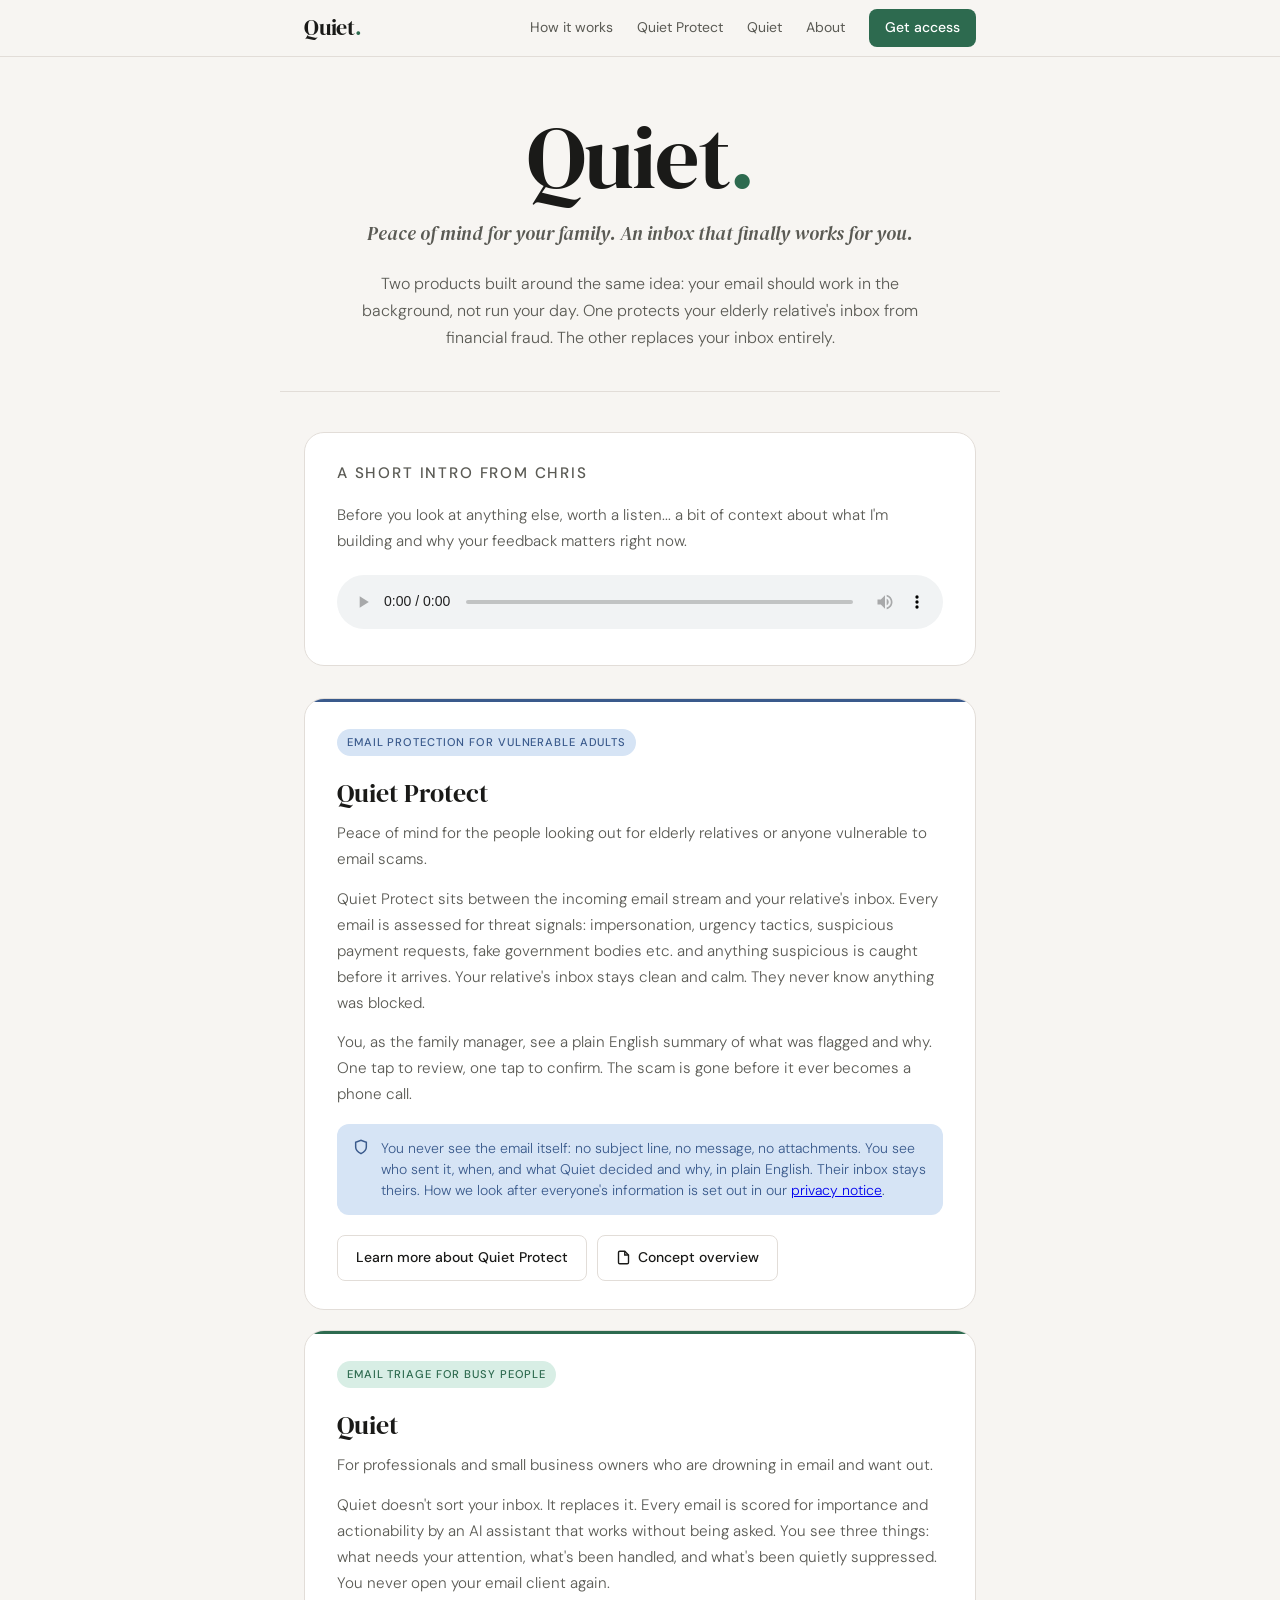
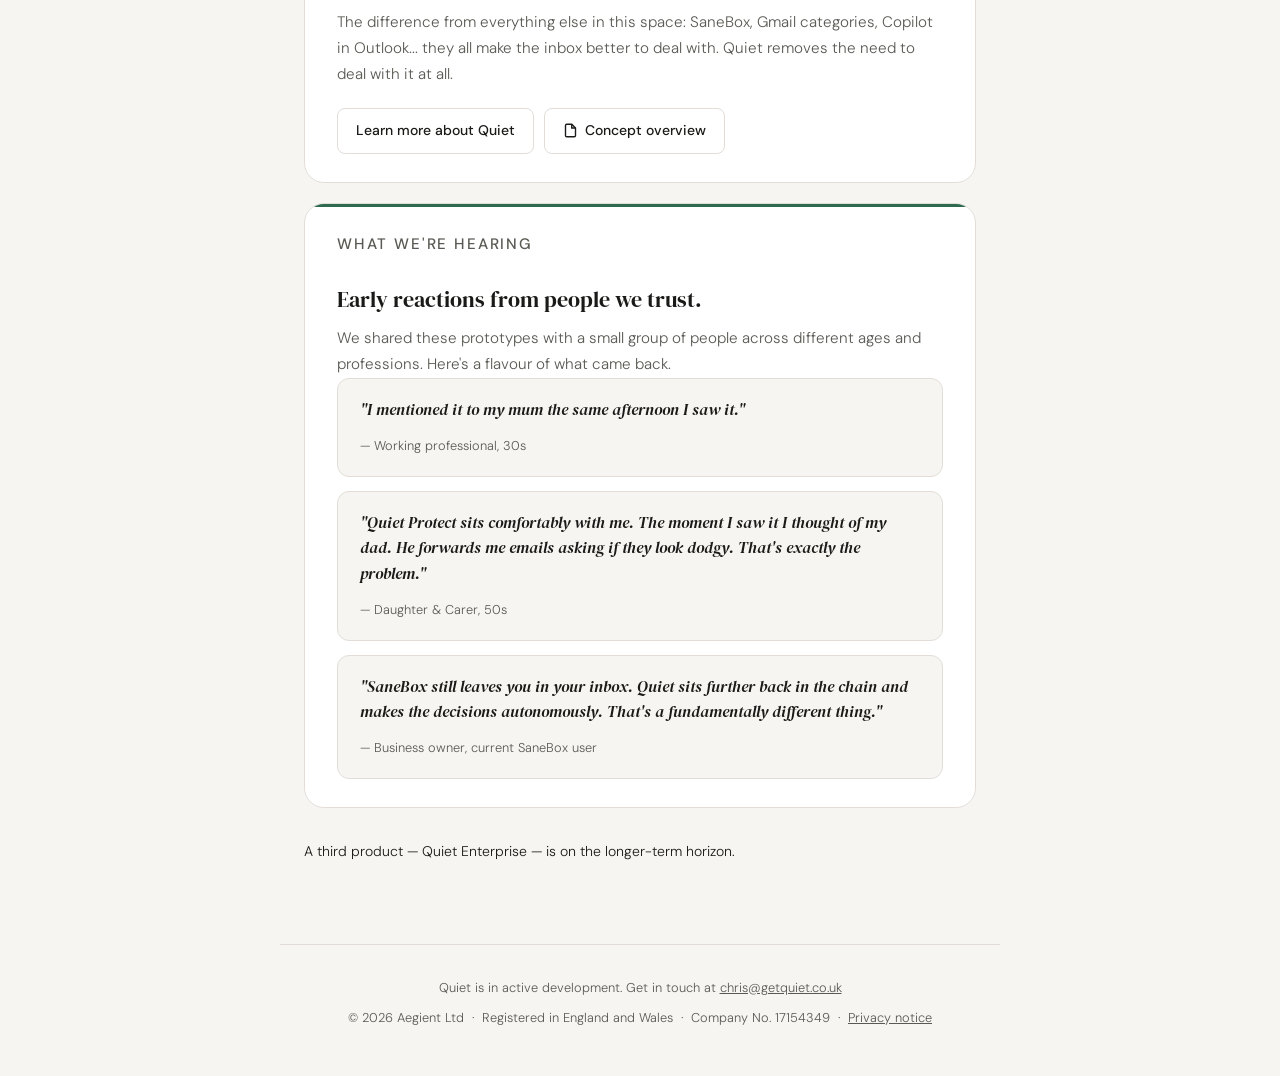
==== index.html @ 3d8d14e5 "Privacy page + notice v2.0 (TASK-106 Build step 7): privacy.html renders the notice v2.0 body (conve" ====
<!DOCTYPE html>
<html lang="en">
<head>
  <meta charset="UTF-8" />
  <meta name="viewport" content="width=device-width, initial-scale=1.0" />
  <title>Quiet &mdash; AI email protection and triage</title>
  <link rel="preconnect" href="https://fonts.googleapis.com" />
  <link rel="preconnect" href="https://fonts.gstatic.com" crossorigin />
  <link href="https://fonts.googleapis.com/css2?family=DM+Serif+Display:ital@0;1&family=DM+Sans:wght@300;400;500&display=swap" rel="stylesheet" />
  <link rel="stylesheet" href="/css/style.css" />
  <link rel="icon" type="image/svg+xml" href="/favicon.svg">
  <link rel="apple-touch-icon" href="/apple-touch-icon.png">
</head>
<body>

  <nav class="nav">
    <div class="nav-inner">
      <a href="/" class="nav-logo">Quiet<span>.</span></a>
      <button class="nav-hamburger" aria-label="Menu" aria-expanded="false">
        <span></span><span></span><span></span>
      </button>
      <div class="nav-links">
        <a href="/how-it-works.html">How it works</a>
        <a href="/quiet-protect.html">Quiet Protect</a>
        <a href="/quiet.html">Quiet</a>
        <a href="/about.html">About</a>
        <a href="https://tally.so/r/0QJkjy" class="nav-cta" target="_blank" rel="noopener">Get access</a>
      </div>
    </div>
  </nav>

  <header class="page-header fade-up">
    <div class="wordmark">Quiet<span>.</span></div>
    <p class="tagline">Peace of mind for your family. An inbox that finally works for you.</p>
    <p class="intro-text">
      Two products built around the same idea: your email should work in the
      background, not run your day. One protects your elderly relative's inbox from
      financial fraud. The other replaces your inbox entirely.
    </p>
  </header>

  <hr class="divider" />

  <main>

    <!-- VOICE NOTE -->
    <div class="voice-section fade-up d1">
      <p class="section-label">A short intro from Chris</p>
      <p>Before you look at anything else, worth a listen... a bit of context about what I'm building and why your feedback matters right now.</p>
      <audio controls>
        <source src="/assets/audio/intro.mp3" type="audio/mpeg">
        <source src="/assets/audio/intro.m4a" type="audio/mp4">
        Your browser does not support audio playback.
      </audio>
    </div>

    <!-- QUIET PROTECT - leads -->
    <div class="card protect fade-up d2">
      <span class="pill-tag">Email protection for vulnerable adults</span>
      <h2>Quiet Protect</h2>
      <p class="product-sub">Peace of mind for the people looking out for elderly relatives or anyone vulnerable to email scams.</p>

      <p>Quiet Protect sits between the incoming email stream and your relative's inbox. Every email is assessed for threat signals: impersonation, urgency tactics, suspicious payment requests, fake government bodies etc. and anything suspicious is caught before it arrives. Your relative's inbox stays clean and calm. They never know anything was blocked.</p>

      <p>You, as the family manager, see a plain English summary of what was flagged and why. One tap to review, one tap to confirm. The scam is gone before it ever becomes a phone call.</p>

      <div class="privacy-note">
        <svg width="16" height="16" viewBox="0 0 24 24" fill="none" stroke="currentColor" stroke-width="2.2"><path d="M12 22s8-4 8-10V5l-8-3-8 3v7c0 6 8 10 8 10z"/></svg>
        <span>You never see the email itself: no subject line, no message, no attachments. You see who sent it, when, and what Quiet decided and why, in plain English. Their inbox stays theirs. How we look after everyone's information is set out in our <a href="/privacy">privacy notice</a>.</span>
      </div>

      <div class="btn-group">
        <a class="btn btn-secondary" href="/quiet-protect.html">Learn more about Quiet Protect</a>
        <a class="btn btn-secondary" href="/assets/docs/quiet_protect_concept_overview.pdf" target="_blank" rel="noopener">
          <svg width="15" height="15" viewBox="0 0 24 24" fill="none" stroke="currentColor" stroke-width="2.2"><path d="M14 2H6a2 2 0 0 0-2 2v16a2 2 0 0 0 2 2h12a2 2 0 0 0 2-2V8z"/><polyline points="14 2 14 8 20 8"/></svg>
          Concept overview
        </a>
      </div>
    </div>

    <!-- QUIET CORE -->
    <div class="card fade-up d3">
      <span class="pill-tag">Email triage for busy people</span>
      <h2>Quiet</h2>
      <p class="product-sub">For professionals and small business owners who are drowning in email and want out.</p>

      <p>Quiet doesn't sort your inbox. It replaces it. Every email is scored for importance and actionability by an AI assistant that works without being asked. You see three things: what needs your attention, what's been handled, and what's been quietly suppressed. You never open your email client again.</p>

      <p>The difference from everything else in this space: SaneBox, Gmail categories, Copilot in Outlook... they all make the inbox better to deal with. Quiet removes the need to deal with it at all.</p>

      <div class="btn-group">
        <a class="btn btn-secondary" href="/quiet.html">Learn more about Quiet</a>
        <a class="btn btn-secondary" href="/assets/docs/quiet_concept_overview.pdf" target="_blank" rel="noopener">
          <svg width="15" height="15" viewBox="0 0 24 24" fill="none" stroke="currentColor" stroke-width="2.2"><path d="M14 2H6a2 2 0 0 0-2 2v16a2 2 0 0 0 2 2h12a2 2 0 0 0 2-2V8z"/><polyline points="14 2 14 8 20 8"/></svg>
          Concept overview
        </a>
      </div>
    </div>

    <!-- WHAT WE'RE HEARING -->
    <div class="hearing-section card fade-up d4">
      <p class="section-label">What we're hearing</p>
      <h3>Early reactions from people we trust.</h3>
      <p>We shared these prototypes with a small group of people across different ages and professions. Here's a flavour of what came back.</p>

      <div class="quotes">
        <div class="quote-card">
          <blockquote>"I mentioned it to my mum the same afternoon I saw it."</blockquote>
          <span class="quote-source">— Working professional, 30s</span>
        </div>
        <div class="quote-card">
          <blockquote>"Quiet Protect sits comfortably with me. The moment I saw it I thought of my dad. He forwards me emails asking if they look dodgy. That's exactly the problem."</blockquote>
          <span class="quote-source">— Daughter &amp; Carer, 50s</span>
        </div>
        <div class="quote-card">
          <blockquote>"SaneBox still leaves you in your inbox. Quiet sits further back in the chain and makes the decisions autonomously. That's a fundamentally different thing."</blockquote>
          <span class="quote-source">— Business owner, current SaneBox user</span>
        </div>
      </div>

    </div>

    <!-- ENTERPRISE FOOTNOTE -->
    <p class="fade-up d5" style="margin-top: 32px; font-size: 0.875rem; color: var(--text-muted);">
      A third product &mdash; Quiet Enterprise &mdash; is on the longer-term horizon.
    </p>

  </main>

  <footer>
    <p>Quiet is in active development. Get in touch at <a href="mailto:chris@getquiet.co.uk">chris@getquiet.co.uk</a></p>
    <p style="margin-top: 8px;">© 2026 Aegient Ltd &nbsp;·&nbsp; Registered in England and Wales &nbsp;·&nbsp; Company No. 17154349 &nbsp;·&nbsp; <a href="/privacy">Privacy notice</a></p>
  </footer>
  <script src="/js/site.js"></script>

</body>
</html>
---- css/style.css ----
/* ── RESET & VARIABLES ── */
*, *::before, *::after { box-sizing: border-box; margin: 0; padding: 0; }

:root {
  --bg:         #F7F5F2;
  --surface:    #FFFFFF;
  --ink:        #1A1A18;
  --ink-soft:   #5A5A54;
  --accent:     #2D6A4F;
  --accent-lt:  #D8EEE5;
  --protect:    #3A5A8C;
  --protect-lt: #D6E4F5;
  --rule:       #E2DDD8;
  --radius:     12px;
  --radius-lg:  20px;
}

html { scroll-behavior: smooth; }

body {
  background: var(--bg);
  color: var(--ink);
  font-family: 'DM Sans', sans-serif;
  font-weight: 300;
  line-height: 1.7;
  min-height: 100vh;
}

/* ── NAVIGATION ── */
.nav {
  position: sticky;
  top: 0;
  z-index: 100;
  background: rgba(247, 245, 242, 0.94);
  backdrop-filter: blur(12px);
  -webkit-backdrop-filter: blur(12px);
  border-bottom: 1px solid var(--rule);
}

.nav-inner {
  max-width: 720px;
  margin: 0 auto;
  padding: 0 24px;
  height: 56px;
  display: flex;
  align-items: center;
  justify-content: space-between;
}

.nav-logo {
  font-family: 'DM Serif Display', serif;
  font-size: 1.35rem;
  letter-spacing: -0.01em;
  color: var(--ink);
  text-decoration: none;
}
.nav-logo span { color: var(--accent); }

.nav-links {
  display: flex;
  align-items: center;
  gap: 24px;
}

.nav-links a {
  font-size: 0.875rem;
  font-weight: 400;
  color: var(--ink-soft);
  text-decoration: none;
  transition: color 0.15s;
}

.nav-links a:hover { color: var(--ink); }
.nav-links a.active { color: var(--ink); font-weight: 500; }

.nav-links a.nav-cta {
  background: var(--accent);
  color: #fff;
  padding: 7px 16px;
  border-radius: 8px;
  font-weight: 500;
  transition: background 0.15s;
}
.nav-links a.nav-cta:hover { background: #255c43; color: #fff; }

/* ── PAGE LAYOUT ── */
.page-header {
  max-width: 720px;
  margin: 0 auto;
  padding: 56px 24px 0;
  text-align: center;
}

main {
  max-width: 720px;
  margin: 0 auto;
  padding: 0 24px 80px;
}

hr.divider {
  max-width: 720px;
  margin: 40px auto;
  padding: 0 24px;
  border: none;
  border-top: 1px solid var(--rule);
}

/* ── TYPOGRAPHY ── */
.wordmark {
  font-family: 'DM Serif Display', serif;
  font-size: clamp(3rem, 10vw, 5.5rem);
  letter-spacing: -0.02em;
  line-height: 1;
  color: var(--ink);
}
.wordmark span { color: var(--accent); }

.tagline {
  margin-top: 16px;
  font-size: clamp(1rem, 2.5vw, 1.2rem);
  color: var(--ink-soft);
  font-weight: 300;
  font-style: italic;
  font-family: 'DM Serif Display', serif;
}

.intro-text {
  margin-top: 20px;
  font-size: 1rem;
  color: var(--ink-soft);
  max-width: 560px;
  margin-left: auto;
  margin-right: auto;
}

.page-title {
  font-family: 'DM Serif Display', serif;
  font-size: clamp(2rem, 6vw, 3rem);
  font-weight: 400;
  letter-spacing: -0.01em;
  margin-bottom: 12px;
}

.page-subtitle {
  font-size: 1rem;
  color: var(--ink-soft);
  max-width: 540px;
  margin: 0 auto;
}

.section-label {
  font-size: 0.7rem;
  font-weight: 500;
  letter-spacing: 0.12em;
  text-transform: uppercase;
  color: var(--ink-soft);
  margin-bottom: 12px;
}

/* ── CARDS (shared base) ── */
.card {
  background: var(--surface);
  border: 1px solid var(--rule);
  border-radius: var(--radius-lg);
  padding: 28px 32px;
  margin-bottom: 20px;
  position: relative;
  overflow: hidden;
}

.card::before {
  content: '';
  position: absolute;
  top: 0; left: 0; right: 0;
  height: 3px;
  background: var(--accent);
}

.card.protect::before { background: var(--protect); }

.card h2 {
  font-family: 'DM Serif Display', serif;
  font-size: 1.6rem;
  font-weight: 400;
  margin-bottom: 6px;
}

.card h3 {
  font-family: 'DM Serif Display', serif;
  font-size: 1.35rem;
  font-weight: 400;
  margin-bottom: 8px;
}

.card p {
  font-size: 0.95rem;
  color: var(--ink-soft);
  margin-bottom: 14px;
}
.card p:last-of-type { margin-bottom: 0; }

.product-sub {
  font-size: 0.85rem;
  color: var(--ink-soft);
  margin-bottom: 16px;
}

/* ── PILL TAGS ── */
.pill-tag {
  display: inline-block;
  font-size: 0.7rem;
  font-weight: 500;
  letter-spacing: 0.08em;
  text-transform: uppercase;
  padding: 4px 10px;
  border-radius: 20px;
  margin-bottom: 16px;
  background: var(--accent-lt);
  color: var(--accent);
}

.protect .pill-tag { background: var(--protect-lt); color: var(--protect); }

/* ── PRIVACY NOTE ── */
.privacy-note {
  display: flex;
  gap: 12px;
  align-items: flex-start;
  background: var(--protect-lt);
  border-radius: var(--radius);
  padding: 14px 16px;
  margin-top: 16px;
  font-size: 0.875rem;
  color: var(--protect);
  line-height: 1.5;
}
.privacy-note svg { flex-shrink: 0; margin-top: 1px; }

/* ── BUTTONS ── */
.btn-group {
  display: flex;
  flex-wrap: wrap;
  gap: 10px;
  margin-top: 20px;
}

.btn {
  display: inline-flex;
  align-items: center;
  gap: 7px;
  padding: 10px 18px;
  border-radius: 8px;
  font-family: 'DM Sans', sans-serif;
  font-size: 0.875rem;
  font-weight: 500;
  text-decoration: none;
  transition: all 0.15s ease;
  cursor: pointer;
  border: none;
}

.btn-primary { background: var(--accent); color: #fff; }
.btn-primary:hover { background: #255c43; }
.btn-primary.protect-btn { background: var(--protect); }
.btn-primary.protect-btn:hover { background: #2d4d7a; }
.btn-secondary { background: transparent; color: var(--ink); border: 1px solid var(--rule); }
.btn-secondary:hover { background: var(--bg); }

/* ── VOICE NOTE ── */
.voice-section {
  background: var(--surface);
  border: 1px solid var(--rule);
  border-radius: var(--radius-lg);
  padding: 28px 32px;
  margin-bottom: 32px;
}
.voice-section p { font-size: 0.95rem; color: var(--ink-soft); margin-bottom: 16px; }

audio {
  width: 100%;
  margin-top: 4px;
  border-radius: 8px;
  accent-color: var(--accent);
}

/* ── WHAT WE'RE HEARING ── */
.hearing-section {
  background: var(--surface);
  border: 1px solid var(--rule);
  border-radius: var(--radius-lg);
  padding: 28px 32px;
  margin-bottom: 32px;
}
.hearing-section > p {
  font-size: 0.95rem;
  color: var(--ink-soft);
  margin-bottom: 24px;
}
.quotes { display: grid; gap: 14px; }

.quote-card {
  background: var(--bg);
  border: 1px solid var(--rule);
  border-radius: var(--radius);
  padding: 18px 22px;
}
.quote-card blockquote {
  font-family: 'DM Serif Display', serif;
  font-style: italic;
  font-size: 1rem;
  color: var(--ink);
  line-height: 1.6;
  margin-bottom: 8px;
}
.quote-source {
  font-size: 0.8rem;
  color: var(--ink-soft);
  font-style: normal;
}

/* ── FEEDBACK FORM ── */
.feedback-section {
  background: var(--surface);
  border: 1px solid var(--rule);
  border-radius: var(--radius-lg);
  padding: 28px 32px;
  margin-bottom: 32px;
}
.feedback-section h3 {
  font-family: 'DM Serif Display', serif;
  font-size: 1.4rem;
  font-weight: 400;
  margin-bottom: 8px;
}
.feedback-section > p {
  font-size: 0.95rem;
  color: var(--ink-soft);
  margin-bottom: 20px;
}
.tally-embed { border: none; width: 100%; border-radius: var(--radius); }

/* ── HOW IT WORKS PAGE ── */
.how-section { margin-bottom: 48px; }

.how-section h2 {
  font-family: 'DM Serif Display', serif;
  font-size: 1.5rem;
  font-weight: 400;
  margin-bottom: 14px;
  color: var(--ink);
}

.how-section p {
  font-size: 0.95rem;
  color: var(--ink-soft);
  margin-bottom: 14px;
  line-height: 1.8;
}
.how-section p:last-child { margin-bottom: 0; }

.how-section .lead {
  font-size: 1.05rem;
  color: var(--ink);
  font-weight: 400;
  margin-bottom: 16px;
}

.dimension-table {
  width: 100%;
  border-collapse: collapse;
  margin: 20px 0;
  font-size: 0.9rem;
  background: var(--surface);
  border: 1px solid var(--rule);
  border-radius: var(--radius);
  overflow: hidden;
}
.dimension-table th {
  text-align: left;
  font-weight: 500;
  font-size: 0.72rem;
  letter-spacing: 0.08em;
  text-transform: uppercase;
  color: var(--ink-soft);
  padding: 10px 16px;
  background: var(--bg);
  border-bottom: 1px solid var(--rule);
}
.dimension-table td {
  padding: 13px 16px;
  border-bottom: 1px solid var(--rule);
  vertical-align: top;
}
.dimension-table tr:last-child td { border-bottom: none; }
.dim-name { font-weight: 500; color: var(--ink); white-space: nowrap; }
.dim-weight { font-size: 0.8rem; color: var(--accent); font-weight: 500; }
.dim-desc { color: var(--ink-soft); font-size: 0.875rem; }

.callout {
  border-left: 3px solid var(--accent);
  padding: 14px 18px;
  background: var(--accent-lt);
  border-radius: 0 var(--radius) var(--radius) 0;
  font-size: 0.925rem;
  color: var(--ink);
  margin: 20px 0;
  line-height: 1.7;
}
.callout.protect-callout {
  border-color: var(--protect);
  background: var(--protect-lt);
  color: var(--protect);
}

.limitation {
  border: 1px solid var(--rule);
  border-radius: var(--radius);
  padding: 16px 20px;
  margin-bottom: 14px;
  background: var(--surface);
}
.limitation strong {
  display: block;
  font-weight: 500;
  font-size: 0.9rem;
  color: var(--ink);
  margin-bottom: 4px;
}
.limitation p {
  font-size: 0.875rem;
  color: var(--ink-soft);
  margin: 0;
  line-height: 1.6;
}

/* ── PROTOTYPES PAGE ── */
.proto-group { margin-bottom: 40px; }
.proto-group-title {
  font-family: 'DM Serif Display', serif;
  font-size: 1.4rem;
  font-weight: 400;
  margin-bottom: 16px;
  padding-bottom: 12px;
  border-bottom: 1px solid var(--rule);
}
.proto-grid { display: grid; gap: 14px; }

.proto-card {
  background: var(--surface);
  border: 1px solid var(--rule);
  border-radius: var(--radius-lg);
  padding: 22px 26px;
  display: flex;
  align-items: center;
  justify-content: space-between;
  gap: 20px;
  text-decoration: none;
  transition: border-color 0.15s, box-shadow 0.15s;
}
.proto-card:hover {
  border-color: var(--accent);
  box-shadow: 0 2px 12px rgba(45, 106, 79, 0.08);
}
.proto-card.protect-proto:hover {
  border-color: var(--protect);
  box-shadow: 0 2px 12px rgba(58, 90, 140, 0.08);
}
.proto-card-content h3 {
  font-family: 'DM Sans', sans-serif;
  font-size: 0.95rem;
  font-weight: 500;
  color: var(--ink);
  margin-bottom: 4px;
}
.proto-card-content p {
  font-size: 0.85rem;
  color: var(--ink-soft);
  line-height: 1.5;
  margin: 0;
}
.proto-card svg { flex-shrink: 0; color: var(--ink-soft); }
.proto-card:hover svg { color: var(--accent); }
.proto-card.protect-proto:hover svg { color: var(--protect); }

.proto-doc-link {
  display: inline-flex;
  align-items: center;
  gap: 8px;
  font-size: 0.875rem;
  font-weight: 500;
  color: var(--accent);
  text-decoration: none;
  padding: 8px 0;
}
.proto-doc-link:hover { text-decoration: underline; }
.proto-doc-link.protect-link { color: var(--protect); }

/* ── ABOUT PAGE ── */
.about-section { margin-bottom: 48px; }
.about-section h2 {
  font-family: 'DM Serif Display', serif;
  font-size: 1.5rem;
  font-weight: 400;
  margin-bottom: 16px;
}
.about-section p {
  font-size: 0.95rem;
  color: var(--ink-soft);
  margin-bottom: 14px;
  line-height: 1.8;
}
.about-section p:last-child { margin-bottom: 0; }

.origin-quote {
  border-left: 3px solid var(--protect);
  padding-left: 20px;
  margin: 28px 0;
  font-family: 'DM Serif Display', serif;
  font-size: 1.15rem;
  font-style: italic;
  color: var(--ink);
  line-height: 1.65;
}

.status-card {
  background: var(--surface);
  border: 1px solid var(--rule);
  border-radius: var(--radius-lg);
  padding: 28px 32px;
  margin-bottom: 20px;
}
.status-card h3 {
  font-family: 'DM Serif Display', serif;
  font-size: 1.2rem;
  font-weight: 400;
  margin-bottom: 14px;
}
.status-row {
  display: flex;
  align-items: baseline;
  gap: 12px;
  padding: 8px 0;
  border-bottom: 1px solid var(--rule);
  font-size: 0.9rem;
}
.status-row:last-child { border-bottom: none; }
.status-label { font-weight: 500; color: var(--ink); min-width: 140px; }
.status-value { color: var(--ink-soft); }
.status-dot {
  display: inline-block;
  width: 7px;
  height: 7px;
  border-radius: 50%;
  background: var(--accent);
  margin-right: 6px;
  flex-shrink: 0;
  position: relative;
  top: -1px;
}
.status-dot.amber { background: #C9813A; }
.status-dot.grey { background: var(--rule); }

.contact-card {
  background: var(--surface);
  border: 1px solid var(--rule);
  border-radius: var(--radius-lg);
  padding: 32px;
  text-align: center;
}
.contact-card h3 {
  font-family: 'DM Serif Display', serif;
  font-size: 1.4rem;
  font-weight: 400;
  margin-bottom: 10px;
}
.contact-card p {
  font-size: 0.95rem;
  color: var(--ink-soft);
  margin-bottom: 20px;
  max-width: 440px;
  margin-left: auto;
  margin-right: auto;
}
.contact-card a.contact-link {
  display: inline-flex;
  align-items: center;
  gap: 8px;
  font-size: 0.95rem;
  font-weight: 500;
  color: var(--accent);
  text-decoration: none;
}
.contact-card a.contact-link:hover { text-decoration: underline; }

/* ── FOOTER ── */
footer {
  text-align: center;
  padding: 32px 24px 48px;
  font-size: 0.8rem;
  color: var(--ink-soft);
  border-top: 1px solid var(--rule);
  max-width: 720px;
  margin: 0 auto;
}
footer a { color: var(--ink-soft); }

/* ── ANIMATIONS ── */
@keyframes fadeUp {
  from { opacity: 0; transform: translateY(16px); }
  to   { opacity: 1; transform: translateY(0); }
}

.fade-up { animation: fadeUp 0.5s ease both; }
.d1 { animation-delay: 0.05s; }
.d2 { animation-delay: 0.12s; }
.d3 { animation-delay: 0.19s; }
.d4 { animation-delay: 0.26s; }
.d5 { animation-delay: 0.33s; }
.d6 { animation-delay: 0.40s; }

/* ── DARK MODE ── */
@media (prefers-color-scheme: dark) {
  :root {
    --bg:         #1C1C1A;
    --surface:    #252522;
    --ink:        #EDEAE4;
    --ink-soft:   #9A968E;
    --rule:       #333330;
    --accent-lt:  #1A3D2E;
    --protect-lt: #1A2840;
  }
  .nav {
    background: rgba(28, 28, 26, 0.94);
  }
  .nav-links {
    background: rgba(28, 28, 26, 0.98);
  }
  .quote-card {
    background: var(--bg);
  }
  .card[style*="background: var(--bg)"] {
    background: var(--surface) !important;
  }
}

/* ── HAMBURGER BUTTON ── */
.nav-hamburger {
  display: none;
  flex-direction: column;
  justify-content: center;
  gap: 5px;
  background: none;
  border: none;
  cursor: pointer;
  padding: 4px;
  width: 36px;
  height: 36px;
}
.nav-hamburger span {
  display: block;
  width: 22px;
  height: 2px;
  background: var(--ink);
  border-radius: 2px;
  transition: all 0.2s ease;
}

/* Animate to X when open */
.nav-open .nav-hamburger span:nth-child(1) {
  transform: translateY(7px) rotate(45deg);
}
.nav-open .nav-hamburger span:nth-child(2) {
  opacity: 0;
}
.nav-open .nav-hamburger span:nth-child(3) {
  transform: translateY(-7px) rotate(-45deg);
}

/* ── MOBILE ── */
@media (max-width: 600px) {

  /* Show hamburger, hide inline links */
  .nav-hamburger { display: flex; }
  .nav-links {
    display: none;
    position: absolute;
    top: 56px;
    left: 0;
    right: 0;
    background: rgba(247, 245, 242, 0.98);
    backdrop-filter: blur(12px);
    -webkit-backdrop-filter: blur(12px);
    border-bottom: 1px solid var(--rule);
    flex-direction: column;
    padding: 16px 24px 20px;
    gap: 0;
    z-index: 99;
  }
  .nav-open .nav-links { display: flex; }
  .nav-links a {
    font-size: 1rem;
    padding: 12px 0;
    border-bottom: 1px solid var(--rule);
    color: var(--ink);
  }
  .nav-links a:last-child { border-bottom: none; }
  .nav-links a.nav-cta {
    background: none;
    color: var(--accent);
    padding: 12px 0;
    border-radius: 0;
    font-weight: 500;
  }

  /* Content */
  .card, .voice-section, .feedback-section,
  .hearing-section, .status-card, .contact-card { padding: 20px 18px; }
  .btn { font-size: 0.82rem; padding: 9px 14px; }
  .how-section h2, .about-section h2 { font-size: 1.3rem; }
  .proto-card { flex-direction: column; align-items: flex-start; }
  .status-label { min-width: 110px; }

  /* Form taller on mobile — fields stack more on small screens */
  .tally-embed { height: 3000px !important; }
}

/* ── PRIVACY NOTICE PAGE (.card.legal) ──
   Long-form legal document rendering for privacy.html (TASK-106). The body
   is converted from the quiet repo's docs/quiet_privacy_notice.md; these
   rules only shape what the card styles above do not cover: numbered
   section headings in sequence, nested lists, and the section 5 purposes
   table. */
.legal h2 {
  margin-top: 28px;
  font-size: 1.35rem;
}
.legal h2:first-of-type { margin-top: 0; }
.legal h3 {
  margin-top: 18px;
  font-size: 1.05rem;
  font-family: 'DM Sans', sans-serif;
  font-weight: 500;
}
.legal ul {
  margin: 0 0 14px 1.2rem;
}
.legal ul li {
  font-size: 0.95rem;
  color: var(--ink-soft);
  margin-bottom: 6px;
}
.legal ul li p { margin-bottom: 4px; }
.legal table {
  width: 100%;
  border-collapse: collapse;
  margin: 10px 0 18px;
  font-size: 0.85rem;
  color: var(--ink-soft);
}
.legal table td {
  border: 1px solid var(--rule);
  padding: 8px 10px;
  vertical-align: top;
}
.legal table tr:first-child td {
  font-weight: 500;
  color: var(--ink);
  background: var(--bg);
}
/* Phone width: the three-column table scrolls inside the card rather than
   breaking the page. */
.legal .table-scroll { overflow-x: auto; }
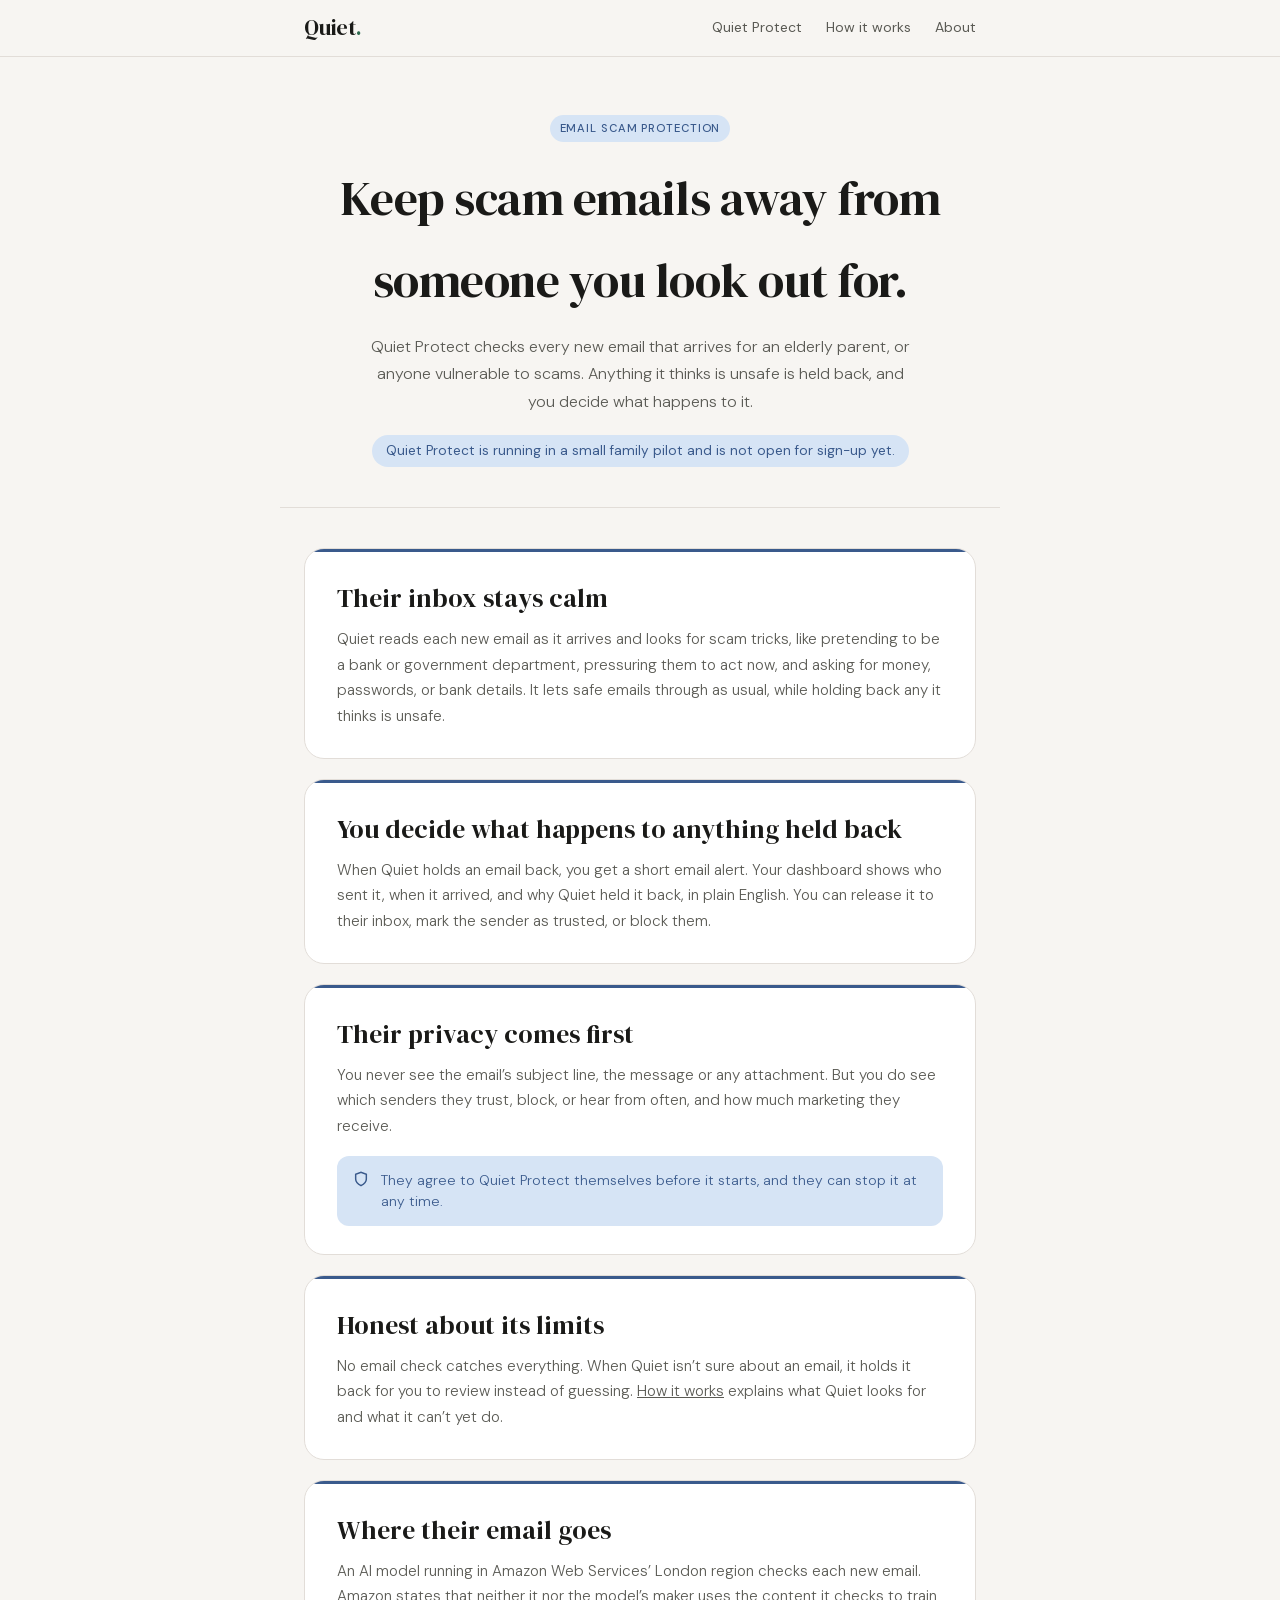
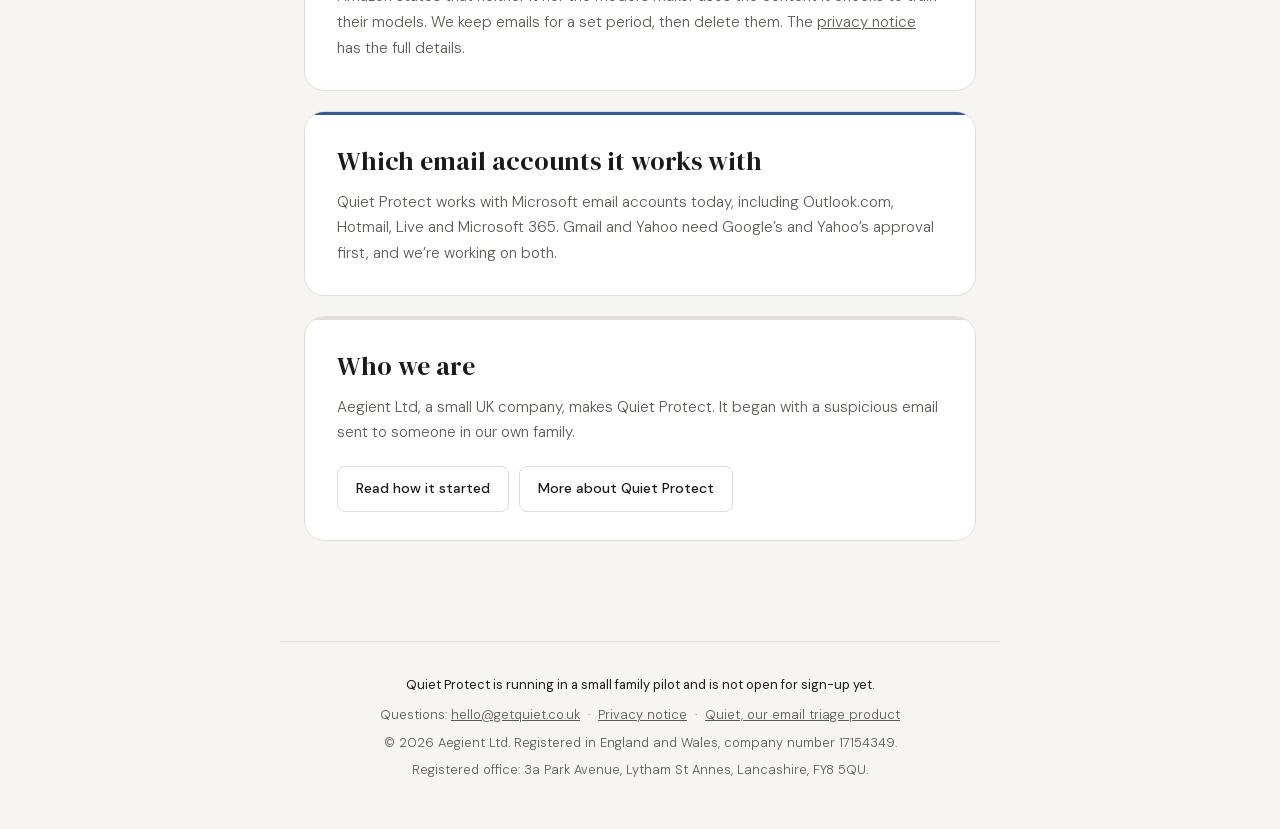
==== commit 7797a1d5: "feat: pages made true (TASK-107 Build; spec docs/planning/getquiet-page-plan-and-copy-2026-10-22.md " ====
--- a/index.html
+++ b/index.html
@@ -3,13 +3,23 @@
 <head>
   <meta charset="UTF-8" />
   <meta name="viewport" content="width=device-width, initial-scale=1.0" />
-  <title>Quiet &mdash; AI email protection and triage</title>
-  <link rel="preconnect" href="https://fonts.googleapis.com" />
-  <link rel="preconnect" href="https://fonts.gstatic.com" crossorigin />
-  <link href="https://fonts.googleapis.com/css2?family=DM+Serif+Display:ital@0;1&family=DM+Sans:wght@300;400;500&display=swap" rel="stylesheet" />
+  <title>Quiet Protect | Scam protection for the email of someone you look out for</title>
   <link rel="stylesheet" href="/css/style.css" />
   <link rel="icon" type="image/svg+xml" href="/favicon.svg">
   <link rel="apple-touch-icon" href="/apple-touch-icon.png">
+  <meta name="description" content="Quiet Protect checks every new email that arrives for an elderly parent, or anyone vulnerable to scams. Anything it thinks is unsafe is held back, and you decide what happens to it." />
+  <link rel="canonical" href="https://getquiet.co.uk/" />
+  <meta property="og:type" content="website" />
+  <meta property="og:site_name" content="Quiet" />
+  <meta property="og:locale" content="en_GB" />
+  <meta property="og:url" content="https://getquiet.co.uk/" />
+  <meta property="og:title" content="Quiet Protect | Scam protection for the email of someone you look out for" />
+  <meta property="og:description" content="Quiet Protect checks every new email that arrives for an elderly parent, or anyone vulnerable to scams. Anything it thinks is unsafe is held back, and you decide what happens to it." />
+  <meta property="og:image" content="https://getquiet.co.uk/assets/social/quietprotect-share-1200x630.png" />
+  <meta property="og:image:width" content="1200" />
+  <meta property="og:image:height" content="630" />
+  <meta property="og:image:alt" content="Quiet Protect. Email protection for older and vulnerable people, with family in the loop. getquiet.co.uk" />
+  <meta name="twitter:card" content="summary_large_image" />
 </head>
 <body>
 
@@ -20,116 +30,74 @@
         <span></span><span></span><span></span>
       </button>
       <div class="nav-links">
+        <a href="/quiet-protect.html">Quiet Protect</a>
         <a href="/how-it-works.html">How it works</a>
-        <a href="/quiet-protect.html">Quiet Protect</a>
-        <a href="/quiet.html">Quiet</a>
         <a href="/about.html">About</a>
-        <a href="https://tally.so/r/0QJkjy" class="nav-cta" target="_blank" rel="noopener">Get access</a>
       </div>
     </div>
   </nav>
 
   <header class="page-header fade-up">
-    <div class="wordmark">Quiet<span>.</span></div>
-    <p class="tagline">Peace of mind for your family. An inbox that finally works for you.</p>
-    <p class="intro-text">
-      Two products built around the same idea: your email should work in the
-      background, not run your day. One protects your elderly relative's inbox from
-      financial fraud. The other replaces your inbox entirely.
-    </p>
+    <span class="pill-tag protect-tag">Email scam protection</span>
+    <h1 class="page-title">Keep scam emails away from someone you look out for.</h1>
+    <p class="page-subtitle">Quiet Protect checks every new email that arrives for an elderly parent, or anyone vulnerable to scams. Anything it thinks is unsafe is held back, and you decide what happens to it.</p>
+    <p class="status-line">Quiet Protect is running in a small family pilot and is not open for sign-up yet.</p>
   </header>
 
   <hr class="divider" />
 
   <main>
 
-    <!-- VOICE NOTE -->
-    <div class="voice-section fade-up d1">
-      <p class="section-label">A short intro from Chris</p>
-      <p>Before you look at anything else, worth a listen... a bit of context about what I'm building and why your feedback matters right now.</p>
-      <audio controls>
-        <source src="/assets/audio/intro.mp3" type="audio/mpeg">
-        <source src="/assets/audio/intro.m4a" type="audio/mp4">
-        Your browser does not support audio playback.
-      </audio>
+    <div class="card protect fade-up d1">
+      <h2>Their inbox stays calm</h2>
+      <p>Quiet reads each new email as it arrives and looks for scam tricks, like pretending to be a bank or government department, pressuring them to act now, and asking for money, passwords, or bank details. It lets safe emails through as usual, while holding back any it thinks is unsafe.</p>
     </div>
 
-    <!-- QUIET PROTECT - leads -->
     <div class="card protect fade-up d2">
-      <span class="pill-tag">Email protection for vulnerable adults</span>
-      <h2>Quiet Protect</h2>
-      <p class="product-sub">Peace of mind for the people looking out for elderly relatives or anyone vulnerable to email scams.</p>
+      <h2>You decide what happens to anything held back</h2>
+      <p>When Quiet holds an email back, you get a short email alert. Your dashboard shows who sent it, when it arrived, and why Quiet held it back, in plain English. You can release it to their inbox, mark the sender as trusted, or block them.</p>
+    </div>
 
-      <p>Quiet Protect sits between the incoming email stream and your relative's inbox. Every email is assessed for threat signals: impersonation, urgency tactics, suspicious payment requests, fake government bodies etc. and anything suspicious is caught before it arrives. Your relative's inbox stays clean and calm. They never know anything was blocked.</p>
-
-      <p>You, as the family manager, see a plain English summary of what was flagged and why. One tap to review, one tap to confirm. The scam is gone before it ever becomes a phone call.</p>
-
+    <div class="card protect fade-up d3">
+      <h2>Their privacy comes first</h2>
+      <p>You never see the email’s subject line, the message or any attachment. But you do see which senders they trust, block, or hear from often, and how much marketing they receive.</p>
       <div class="privacy-note">
         <svg width="16" height="16" viewBox="0 0 24 24" fill="none" stroke="currentColor" stroke-width="2.2"><path d="M12 22s8-4 8-10V5l-8-3-8 3v7c0 6 8 10 8 10z"/></svg>
-        <span>You never see the email itself: no subject line, no message, no attachments. You see who sent it, when, and what Quiet decided and why, in plain English. Their inbox stays theirs. How we look after everyone's information is set out in our <a href="/privacy">privacy notice</a>.</span>
-      </div>
-
-      <div class="btn-group">
-        <a class="btn btn-secondary" href="/quiet-protect.html">Learn more about Quiet Protect</a>
-        <a class="btn btn-secondary" href="/assets/docs/quiet_protect_concept_overview.pdf" target="_blank" rel="noopener">
-          <svg width="15" height="15" viewBox="0 0 24 24" fill="none" stroke="currentColor" stroke-width="2.2"><path d="M14 2H6a2 2 0 0 0-2 2v16a2 2 0 0 0 2 2h12a2 2 0 0 0 2-2V8z"/><polyline points="14 2 14 8 20 8"/></svg>
-          Concept overview
-        </a>
+        <span>They agree to Quiet Protect themselves before it starts, and they can stop it at any time.</span>
       </div>
     </div>
 
-    <!-- QUIET CORE -->
-    <div class="card fade-up d3">
-      <span class="pill-tag">Email triage for busy people</span>
-      <h2>Quiet</h2>
-      <p class="product-sub">For professionals and small business owners who are drowning in email and want out.</p>
+    <div class="card protect fade-up d4">
+      <h2>Honest about its limits</h2>
+      <p>No email check catches everything. When Quiet isn’t sure about an email, it holds it back for you to review instead of guessing. <a href="/how-it-works.html">How it works</a> explains what Quiet looks for and what it can’t yet do.</p>
+    </div>
 
-      <p>Quiet doesn't sort your inbox. It replaces it. Every email is scored for importance and actionability by an AI assistant that works without being asked. You see three things: what needs your attention, what's been handled, and what's been quietly suppressed. You never open your email client again.</p>
+    <div class="card protect fade-up d4">
+      <h2>Where their email goes</h2>
+      <p>An AI model running in Amazon Web Services’ London region checks each new email. Amazon states that neither it nor the model’s maker uses the content it checks to train their models. We keep emails for a set period, then delete them. The <a href="/privacy">privacy notice</a> has the full details.</p>
+    </div>
 
-      <p>The difference from everything else in this space: SaneBox, Gmail categories, Copilot in Outlook... they all make the inbox better to deal with. Quiet removes the need to deal with it at all.</p>
+    <div class="card protect fade-up d5">
+      <h2>Which email accounts it works with</h2>
+      <p>Quiet Protect works with Microsoft email accounts today, including Outlook.com, Hotmail, Live and Microsoft 365. Gmail and Yahoo need Google’s and Yahoo’s approval first, and we’re working on both.</p>
+    </div>
 
+    <div class="card plain fade-up d5">
+      <h2>Who we are</h2>
+      <p>Aegient Ltd, a small UK company, makes Quiet Protect. It began with a suspicious email sent to someone in our own family.</p>
       <div class="btn-group">
-        <a class="btn btn-secondary" href="/quiet.html">Learn more about Quiet</a>
-        <a class="btn btn-secondary" href="/assets/docs/quiet_concept_overview.pdf" target="_blank" rel="noopener">
-          <svg width="15" height="15" viewBox="0 0 24 24" fill="none" stroke="currentColor" stroke-width="2.2"><path d="M14 2H6a2 2 0 0 0-2 2v16a2 2 0 0 0 2 2h12a2 2 0 0 0 2-2V8z"/><polyline points="14 2 14 8 20 8"/></svg>
-          Concept overview
-        </a>
+        <a class="btn btn-secondary" href="/about.html">Read how it started</a>
+        <a class="btn btn-secondary" href="/quiet-protect.html">More about Quiet Protect</a>
       </div>
     </div>
-
-    <!-- WHAT WE'RE HEARING -->
-    <div class="hearing-section card fade-up d4">
-      <p class="section-label">What we're hearing</p>
-      <h3>Early reactions from people we trust.</h3>
-      <p>We shared these prototypes with a small group of people across different ages and professions. Here's a flavour of what came back.</p>
-
-      <div class="quotes">
-        <div class="quote-card">
-          <blockquote>"I mentioned it to my mum the same afternoon I saw it."</blockquote>
-          <span class="quote-source">— Working professional, 30s</span>
-        </div>
-        <div class="quote-card">
-          <blockquote>"Quiet Protect sits comfortably with me. The moment I saw it I thought of my dad. He forwards me emails asking if they look dodgy. That's exactly the problem."</blockquote>
-          <span class="quote-source">— Daughter &amp; Carer, 50s</span>
-        </div>
-        <div class="quote-card">
-          <blockquote>"SaneBox still leaves you in your inbox. Quiet sits further back in the chain and makes the decisions autonomously. That's a fundamentally different thing."</blockquote>
-          <span class="quote-source">— Business owner, current SaneBox user</span>
-        </div>
-      </div>
-
-    </div>
-
-    <!-- ENTERPRISE FOOTNOTE -->
-    <p class="fade-up d5" style="margin-top: 32px; font-size: 0.875rem; color: var(--text-muted);">
-      A third product &mdash; Quiet Enterprise &mdash; is on the longer-term horizon.
-    </p>
 
   </main>
 
   <footer>
-    <p>Quiet is in active development. Get in touch at <a href="mailto:chris@getquiet.co.uk">chris@getquiet.co.uk</a></p>
-    <p style="margin-top: 8px;">© 2026 Aegient Ltd &nbsp;·&nbsp; Registered in England and Wales &nbsp;·&nbsp; Company No. 17154349 &nbsp;·&nbsp; <a href="/privacy">Privacy notice</a></p>
+    <p class="footer-status">Quiet Protect is running in a small family pilot and is not open for sign-up yet.</p>
+    <p>Questions: <a href="mailto:hello@getquiet.co.uk">hello@getquiet.co.uk</a> &nbsp;·&nbsp; <a href="/privacy">Privacy notice</a> &nbsp;·&nbsp; <a href="/quiet.html">Quiet, our email triage product</a></p>
+    <p>© 2026 Aegient Ltd. Registered in England and Wales, company number 17154349.</p>
+    <p>Registered office: 3a Park Avenue, Lytham St Annes, Lancashire, FY8 5QU.</p>
   </footer>
   <script src="/js/site.js"></script>
 
--- a/css/style.css
+++ b/css/style.css
@@ -1,3 +1,96 @@
+/* ── SELF-HOSTED FONTS (TASK-107) ──
+   DM Sans and DM Serif Display served from this site, so no visitor request
+   reaches Google (notice §7 / record of processing B5 name no such recipient).
+   Files and each family's SIL Open Font License sit in /assets/fonts/.
+   The declarations mirror the Google Fonts CSS the site previously loaded:
+   the DM Sans file is a variable font shared by the three weights. */
+/* DM Sans latin-ext */
+@font-face {
+  font-family: 'DM Sans';
+  font-style: normal;
+  font-weight: 300;
+  font-display: swap;
+  src: url(/assets/fonts/dm-sans-v17-latin-ext.woff2) format('woff2');
+  unicode-range: U+0100-02BA, U+02BD-02C5, U+02C7-02CC, U+02CE-02D7, U+02DD-02FF, U+0304, U+0308, U+0329, U+1D00-1DBF, U+1E00-1E9F, U+1EF2-1EFF, U+2020, U+20A0-20AB, U+20AD-20C4, U+2113, U+2C60-2C7F, U+A720-A7FF;
+}
+/* DM Sans latin */
+@font-face {
+  font-family: 'DM Sans';
+  font-style: normal;
+  font-weight: 300;
+  font-display: swap;
+  src: url(/assets/fonts/dm-sans-v17-latin.woff2) format('woff2');
+  unicode-range: U+0000-00FF, U+0131, U+0152-0153, U+02BB-02BC, U+02C6, U+02DA, U+02DC, U+0304, U+0308, U+0329, U+2000-206F, U+20AC, U+2122, U+2191, U+2193, U+2212, U+2215, U+FEFF, U+FFFD;
+}
+@font-face {
+  font-family: 'DM Sans';
+  font-style: normal;
+  font-weight: 400;
+  font-display: swap;
+  src: url(/assets/fonts/dm-sans-v17-latin-ext.woff2) format('woff2');
+  unicode-range: U+0100-02BA, U+02BD-02C5, U+02C7-02CC, U+02CE-02D7, U+02DD-02FF, U+0304, U+0308, U+0329, U+1D00-1DBF, U+1E00-1E9F, U+1EF2-1EFF, U+2020, U+20A0-20AB, U+20AD-20C4, U+2113, U+2C60-2C7F, U+A720-A7FF;
+}
+@font-face {
+  font-family: 'DM Sans';
+  font-style: normal;
+  font-weight: 400;
+  font-display: swap;
+  src: url(/assets/fonts/dm-sans-v17-latin.woff2) format('woff2');
+  unicode-range: U+0000-00FF, U+0131, U+0152-0153, U+02BB-02BC, U+02C6, U+02DA, U+02DC, U+0304, U+0308, U+0329, U+2000-206F, U+20AC, U+2122, U+2191, U+2193, U+2212, U+2215, U+FEFF, U+FFFD;
+}
+@font-face {
+  font-family: 'DM Sans';
+  font-style: normal;
+  font-weight: 500;
+  font-display: swap;
+  src: url(/assets/fonts/dm-sans-v17-latin-ext.woff2) format('woff2');
+  unicode-range: U+0100-02BA, U+02BD-02C5, U+02C7-02CC, U+02CE-02D7, U+02DD-02FF, U+0304, U+0308, U+0329, U+1D00-1DBF, U+1E00-1E9F, U+1EF2-1EFF, U+2020, U+20A0-20AB, U+20AD-20C4, U+2113, U+2C60-2C7F, U+A720-A7FF;
+}
+@font-face {
+  font-family: 'DM Sans';
+  font-style: normal;
+  font-weight: 500;
+  font-display: swap;
+  src: url(/assets/fonts/dm-sans-v17-latin.woff2) format('woff2');
+  unicode-range: U+0000-00FF, U+0131, U+0152-0153, U+02BB-02BC, U+02C6, U+02DA, U+02DC, U+0304, U+0308, U+0329, U+2000-206F, U+20AC, U+2122, U+2191, U+2193, U+2212, U+2215, U+FEFF, U+FFFD;
+}
+/* DM Serif Display italic latin-ext */
+@font-face {
+  font-family: 'DM Serif Display';
+  font-style: italic;
+  font-weight: 400;
+  font-display: swap;
+  src: url(/assets/fonts/dm-serif-display-v17-italic-latin-ext.woff2) format('woff2');
+  unicode-range: U+0100-02BA, U+02BD-02C5, U+02C7-02CC, U+02CE-02D7, U+02DD-02FF, U+0304, U+0308, U+0329, U+1D00-1DBF, U+1E00-1E9F, U+1EF2-1EFF, U+2020, U+20A0-20AB, U+20AD-20C4, U+2113, U+2C60-2C7F, U+A720-A7FF;
+}
+/* DM Serif Display italic latin */
+@font-face {
+  font-family: 'DM Serif Display';
+  font-style: italic;
+  font-weight: 400;
+  font-display: swap;
+  src: url(/assets/fonts/dm-serif-display-v17-italic-latin.woff2) format('woff2');
+  unicode-range: U+0000-00FF, U+0131, U+0152-0153, U+02BB-02BC, U+02C6, U+02DA, U+02DC, U+0304, U+0308, U+0329, U+2000-206F, U+20AC, U+2122, U+2191, U+2193, U+2212, U+2215, U+FEFF, U+FFFD;
+}
+/* DM Serif Display latin-ext */
+@font-face {
+  font-family: 'DM Serif Display';
+  font-style: normal;
+  font-weight: 400;
+  font-display: swap;
+  src: url(/assets/fonts/dm-serif-display-v17-latin-ext.woff2) format('woff2');
+  unicode-range: U+0100-02BA, U+02BD-02C5, U+02C7-02CC, U+02CE-02D7, U+02DD-02FF, U+0304, U+0308, U+0329, U+1D00-1DBF, U+1E00-1E9F, U+1EF2-1EFF, U+2020, U+20A0-20AB, U+20AD-20C4, U+2113, U+2C60-2C7F, U+A720-A7FF;
+}
+/* DM Serif Display latin */
+@font-face {
+  font-family: 'DM Serif Display';
+  font-style: normal;
+  font-weight: 400;
+  font-display: swap;
+  src: url(/assets/fonts/dm-serif-display-v17-latin.woff2) format('woff2');
+  unicode-range: U+0000-00FF, U+0131, U+0152-0153, U+02BB-02BC, U+02C6, U+02DA, U+02DC, U+0304, U+0308, U+0329, U+2000-206F, U+20AC, U+2122, U+2191, U+2193, U+2212, U+2215, U+FEFF, U+FFFD;
+}
+
 /* ── RESET & VARIABLES ── */
 *, *::before, *::after { box-sizing: border-box; margin: 0; padding: 0; }
 
@@ -557,8 +650,8 @@
   position: relative;
   top: -1px;
 }
-.status-dot.amber { background: #C9813A; }
-.status-dot.grey { background: var(--rule); }
+.status-dot.amber { background: #A8661E; }   /* 4.6:1 on the light surface (TASK-107) */
+.status-dot.grey { background: var(--ink-soft); }
 
 .contact-card {
   background: var(--surface);
@@ -770,3 +863,126 @@
 /* Phone width: the three-column table scrolls inside the card rather than
    breaking the page. */
 .legal .table-scroll { overflow-x: auto; }
+
+/* ── TASK-107 COMPONENTS ──
+   Added at the 2026-10 page rebuild (the TASK-107 spec §7). Every new colour
+   verified at 4.5:1 contrast in light and dark; where a value differs by
+   mode it is overridden in the dark block at the end. */
+
+/* Protect-blue page-header pill (outside a .card.protect, where the existing
+   .protect .pill-tag rule cannot reach) */
+.pill-tag.protect-tag {
+  background: var(--protect-lt);
+  color: var(--protect);
+}
+
+/* Status pill under a page header */
+.status-line {
+  display: inline-block;
+  margin-top: 20px;
+  padding: 6px 14px;
+  border-radius: 20px;
+  background: var(--protect-lt);
+  color: var(--protect);
+  font-size: 0.85rem;
+  font-weight: 400;
+  line-height: 1.5;
+}
+
+/* Footer status first line */
+.footer-status {
+  color: var(--ink);
+  font-weight: 400;
+  margin-bottom: 8px;
+}
+footer p + p { margin-top: 6px; }
+
+/* Numbered steps with circular counters (Quiet Protect "How it works") */
+.steps {
+  list-style: none;
+  counter-reset: step;
+  margin: 10px 0 0;
+  display: grid;
+  gap: 16px;
+}
+.steps li {
+  counter-increment: step;
+  position: relative;
+  padding-left: 44px;
+  font-size: 0.95rem;
+  color: var(--ink-soft);
+  line-height: 1.6;
+}
+.steps li::before {
+  content: counter(step);
+  position: absolute;
+  left: 0;
+  top: 0;
+  width: 28px;
+  height: 28px;
+  border-radius: 50%;
+  background: var(--protect);
+  color: #fff;
+  font-size: 0.85rem;
+  font-weight: 500;
+  display: flex;
+  align-items: center;
+  justify-content: center;
+}
+.steps li strong {
+  color: var(--ink);
+  font-weight: 500;
+}
+
+/* Bulleted points with protect-coloured dots */
+.points {
+  list-style: none;
+  margin: 10px 0 0;
+  display: grid;
+  gap: 10px;
+}
+.points li {
+  position: relative;
+  padding-left: 20px;
+  font-size: 0.95rem;
+  color: var(--ink-soft);
+  line-height: 1.6;
+}
+.points li::before {
+  content: '';
+  position: absolute;
+  left: 2px;
+  top: 0.6em;
+  width: 7px;
+  height: 7px;
+  border-radius: 50%;
+  background: var(--protect);
+}
+
+/* Card with a neutral top rule ("Who we are", "Questions") */
+.card.plain::before { background: var(--rule); }
+
+/* Horizontal scroll wrapper for the five-checks table at phone width */
+.table-box { overflow-x: auto; }
+.table-box .dimension-table { min-width: 520px; }
+
+/* Touch targets (spec §7): at least 44px for buttons and the hamburger */
+.btn { min-height: 44px; }
+.nav-hamburger { width: 44px; height: 44px; }
+
+/* In-copy links inherit the surrounding text colour (legible in both themes,
+   unlike the browser default blue on the dark background) and stay underlined.
+   Buttons and the contact link set their own colour at higher specificity. */
+main a { color: inherit; text-decoration: underline; }
+
+@media (prefers-color-scheme: dark) {
+  .status-line { color: #A9C6EE; }            /* 8.4:1 on the dark protect-lt */
+  .pill-tag.protect-tag { color: #A9C6EE; }
+  .points li::before { background: #8FAEDC; } /* 6.8:1 on the dark surface */
+  .status-dot.amber { background: #C9813A; }  /* 4.9:1 on the dark surface */
+  /* The protect-on-protect-lt pairing drops to 2.1:1 in dark; these two
+     components carry the rebuilt pages' privacy copy, so they get the same
+     accessible blue as the status line. */
+  .privacy-note { color: #A9C6EE; }
+  .callout.protect-callout { color: #A9C6EE; }
+}
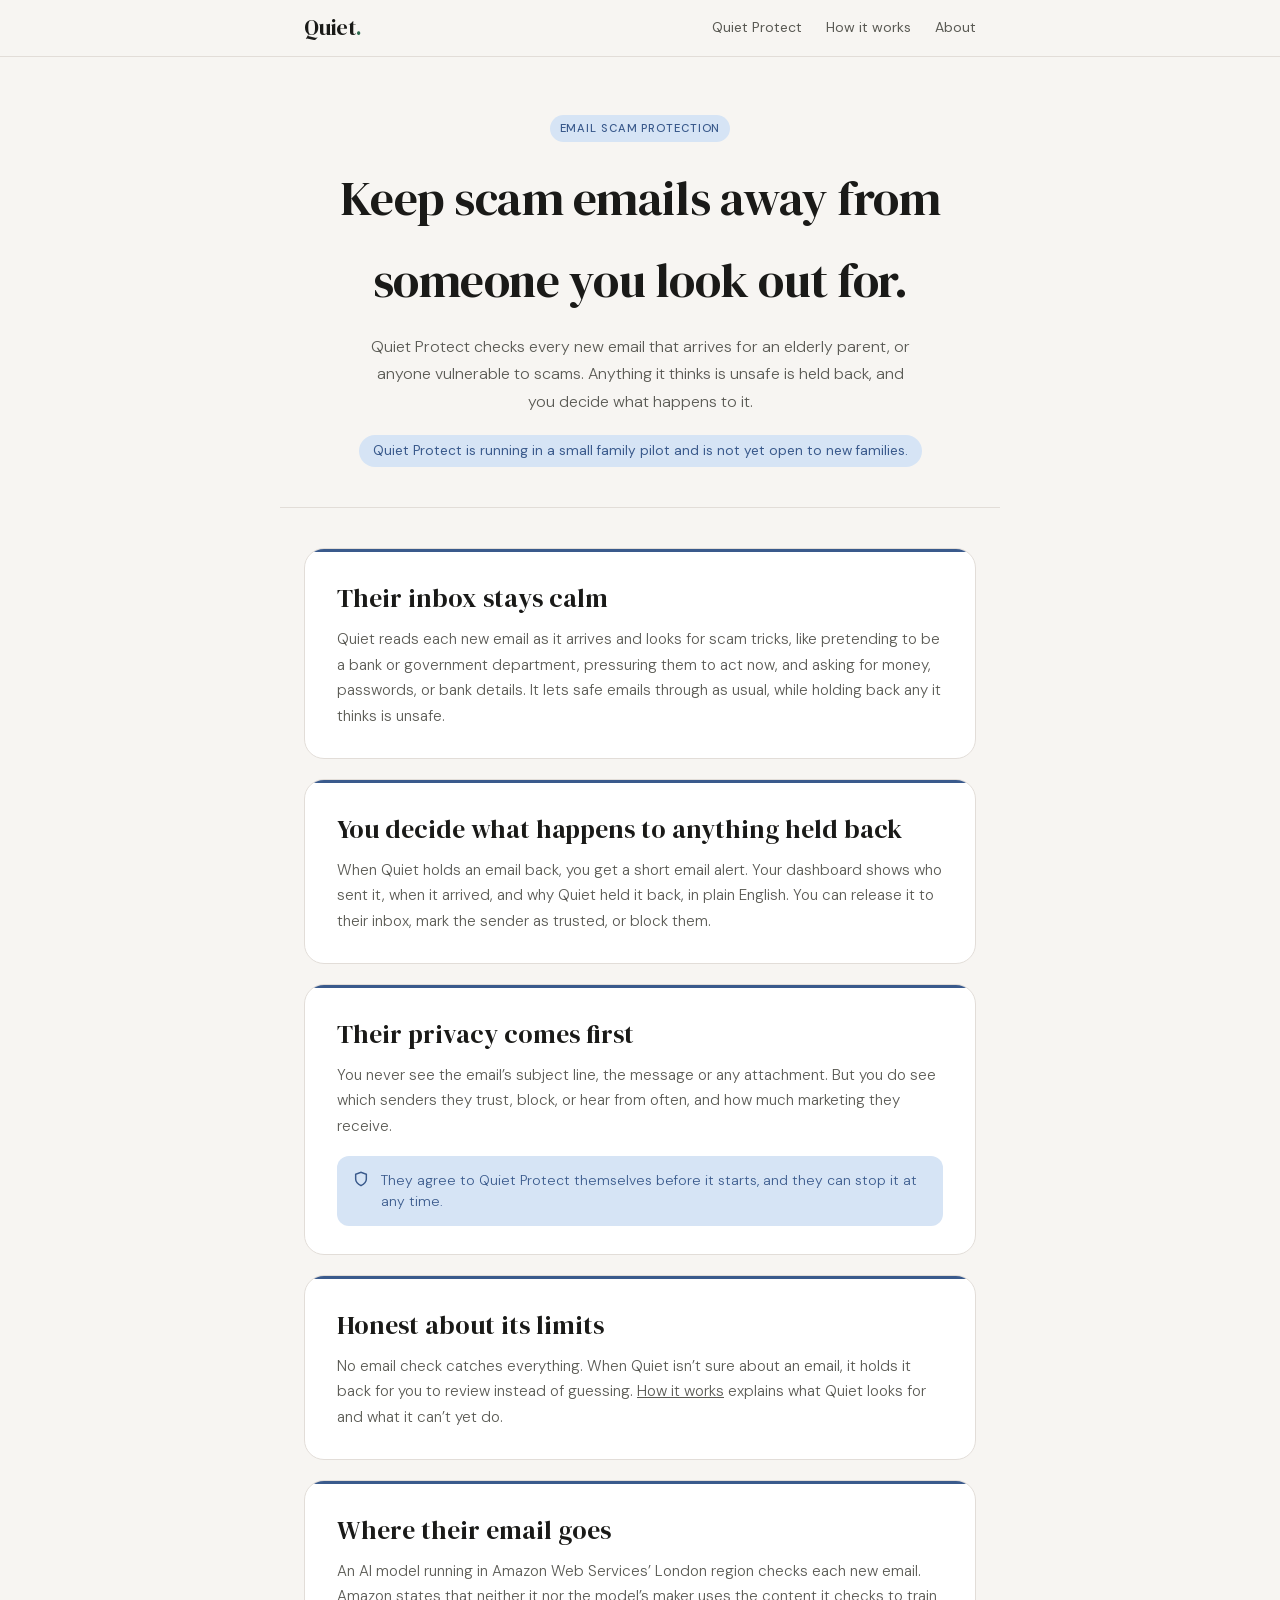
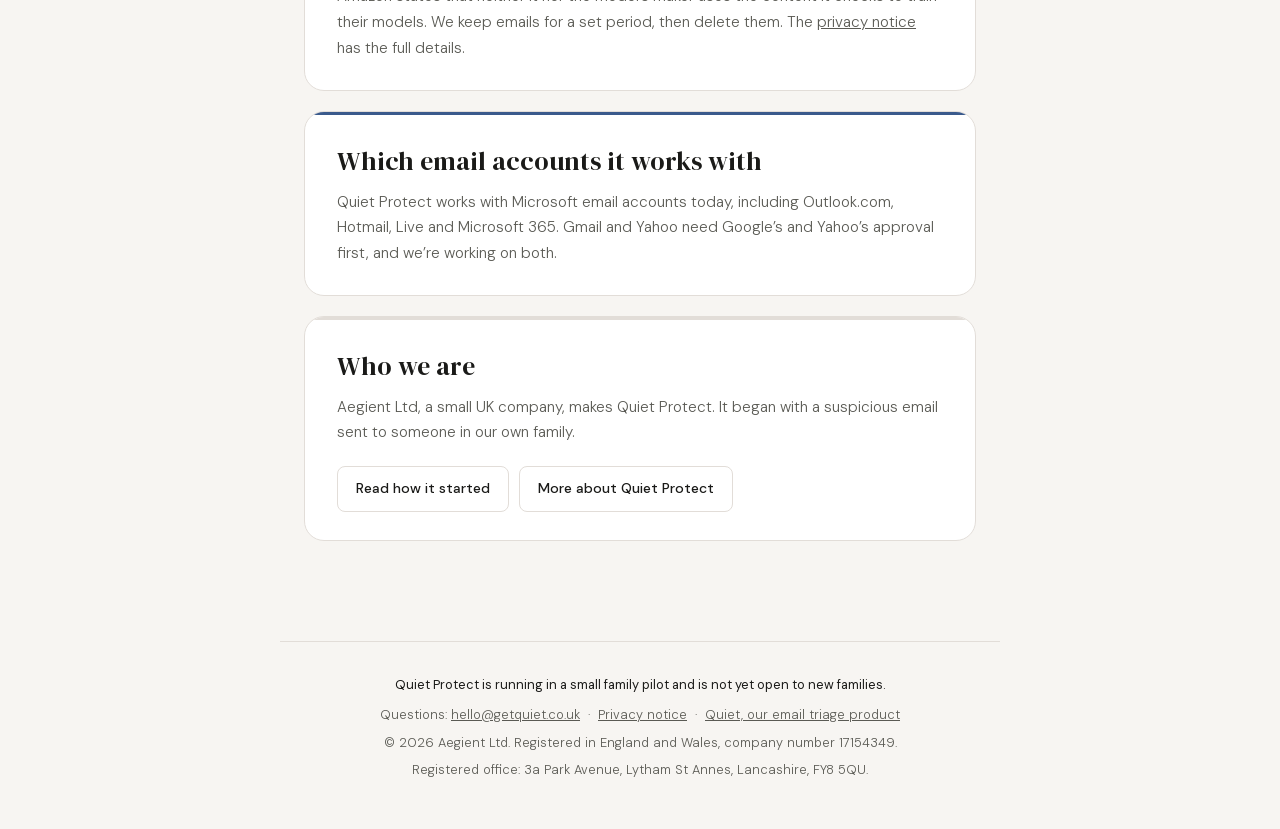
==== commit 61c9c96f: "feat: the sign-up and check-your-email pages (TASK-108, decision-548 copy applied exactly) -- /scam-" ====
--- a/index.html
+++ b/index.html
@@ -41,7 +41,7 @@
     <span class="pill-tag protect-tag">Email scam protection</span>
     <h1 class="page-title">Keep scam emails away from someone you look out for.</h1>
     <p class="page-subtitle">Quiet Protect checks every new email that arrives for an elderly parent, or anyone vulnerable to scams. Anything it thinks is unsafe is held back, and you decide what happens to it.</p>
-    <p class="status-line">Quiet Protect is running in a small family pilot and is not open for sign-up yet.</p>
+    <p class="status-line">Quiet Protect is running in a small family pilot and is not yet open to new families.</p>
   </header>
 
   <hr class="divider" />
@@ -94,7 +94,7 @@
   </main>
 
   <footer>
-    <p class="footer-status">Quiet Protect is running in a small family pilot and is not open for sign-up yet.</p>
+    <p class="footer-status">Quiet Protect is running in a small family pilot and is not yet open to new families.</p>
     <p>Questions: <a href="mailto:hello@getquiet.co.uk">hello@getquiet.co.uk</a> &nbsp;·&nbsp; <a href="/privacy">Privacy notice</a> &nbsp;·&nbsp; <a href="/quiet.html">Quiet, our email triage product</a></p>
     <p>© 2026 Aegient Ltd. Registered in England and Wales, company number 17154349.</p>
     <p>Registered office: 3a Park Avenue, Lytham St Annes, Lancashire, FY8 5QU.</p>
--- a/css/style.css
+++ b/css/style.css
@@ -986,3 +986,92 @@
   .privacy-note { color: #A9C6EE; }
   .callout.protect-callout { color: #A9C6EE; }
 }
+
+/* ── TASK-108 FORM COMPONENTS ──
+   The scam-alert sign-up form (scam-alerts.html). Text keeps the existing
+   ink tokens, so every text-on-background pair is one already verified at
+   TASK-107; the error banner's red and the focus ring are borders only,
+   which carry no contrast requirement. */
+.form-field { margin: 18px 0; }
+.form-field label {
+  display: block;
+  font-size: 0.9rem;
+  font-weight: 500;
+  color: var(--ink);
+  margin-bottom: 6px;
+}
+.form-field input[type="email"],
+.form-field select {
+  width: 100%;
+  min-height: 44px;
+  padding: 10px 12px;
+  border: 1px solid var(--rule);
+  border-radius: 8px;
+  background: var(--surface);
+  color: var(--ink);
+  font-family: 'DM Sans', sans-serif;
+  font-size: 0.95rem;
+  font-weight: 300;
+}
+.form-field input[type="email"]:focus,
+.form-field select:focus {
+  outline: 2px solid var(--protect);
+  outline-offset: 1px;
+  border-color: var(--protect);
+}
+.form-help {
+  font-size: 0.85rem;
+  color: var(--ink-soft);
+  margin-top: 6px;
+  line-height: 1.6;
+}
+.form-consent {
+  display: flex;
+  gap: 12px;
+  align-items: flex-start;
+  margin: 22px 0;
+}
+.form-consent input[type="checkbox"] {
+  width: 22px;
+  height: 22px;
+  margin-top: 2px;
+  accent-color: var(--protect);
+  flex-shrink: 0;
+}
+.form-consent label {
+  font-size: 0.95rem;
+  font-weight: 400;
+  color: var(--ink);
+  line-height: 1.5;
+}
+.form-beside {
+  font-size: 0.85rem;
+  color: var(--ink-soft);
+  margin-top: 6px;
+  line-height: 1.6;
+}
+.form-error {
+  border-left: 3px solid #B3401F;
+  background: var(--bg);
+  border-radius: 0 var(--radius) var(--radius) 0;
+  padding: 12px 16px;
+  margin-bottom: 18px;
+  font-size: 0.925rem;
+  color: var(--ink);
+  line-height: 1.6;
+}
+/* Honeypot: removed from view and the tab order but present in the DOM for
+   bots that fill every field (worker/index.js answers a filled-in field like
+   any other submission and creates nothing). */
+.hp-field {
+  position: absolute;
+  left: -9999px;
+  top: auto;
+  width: 1px;
+  height: 1px;
+  overflow: hidden;
+}
+
+@media (prefers-color-scheme: dark) {
+  .form-error { border-left-color: #D96A45; }
+}
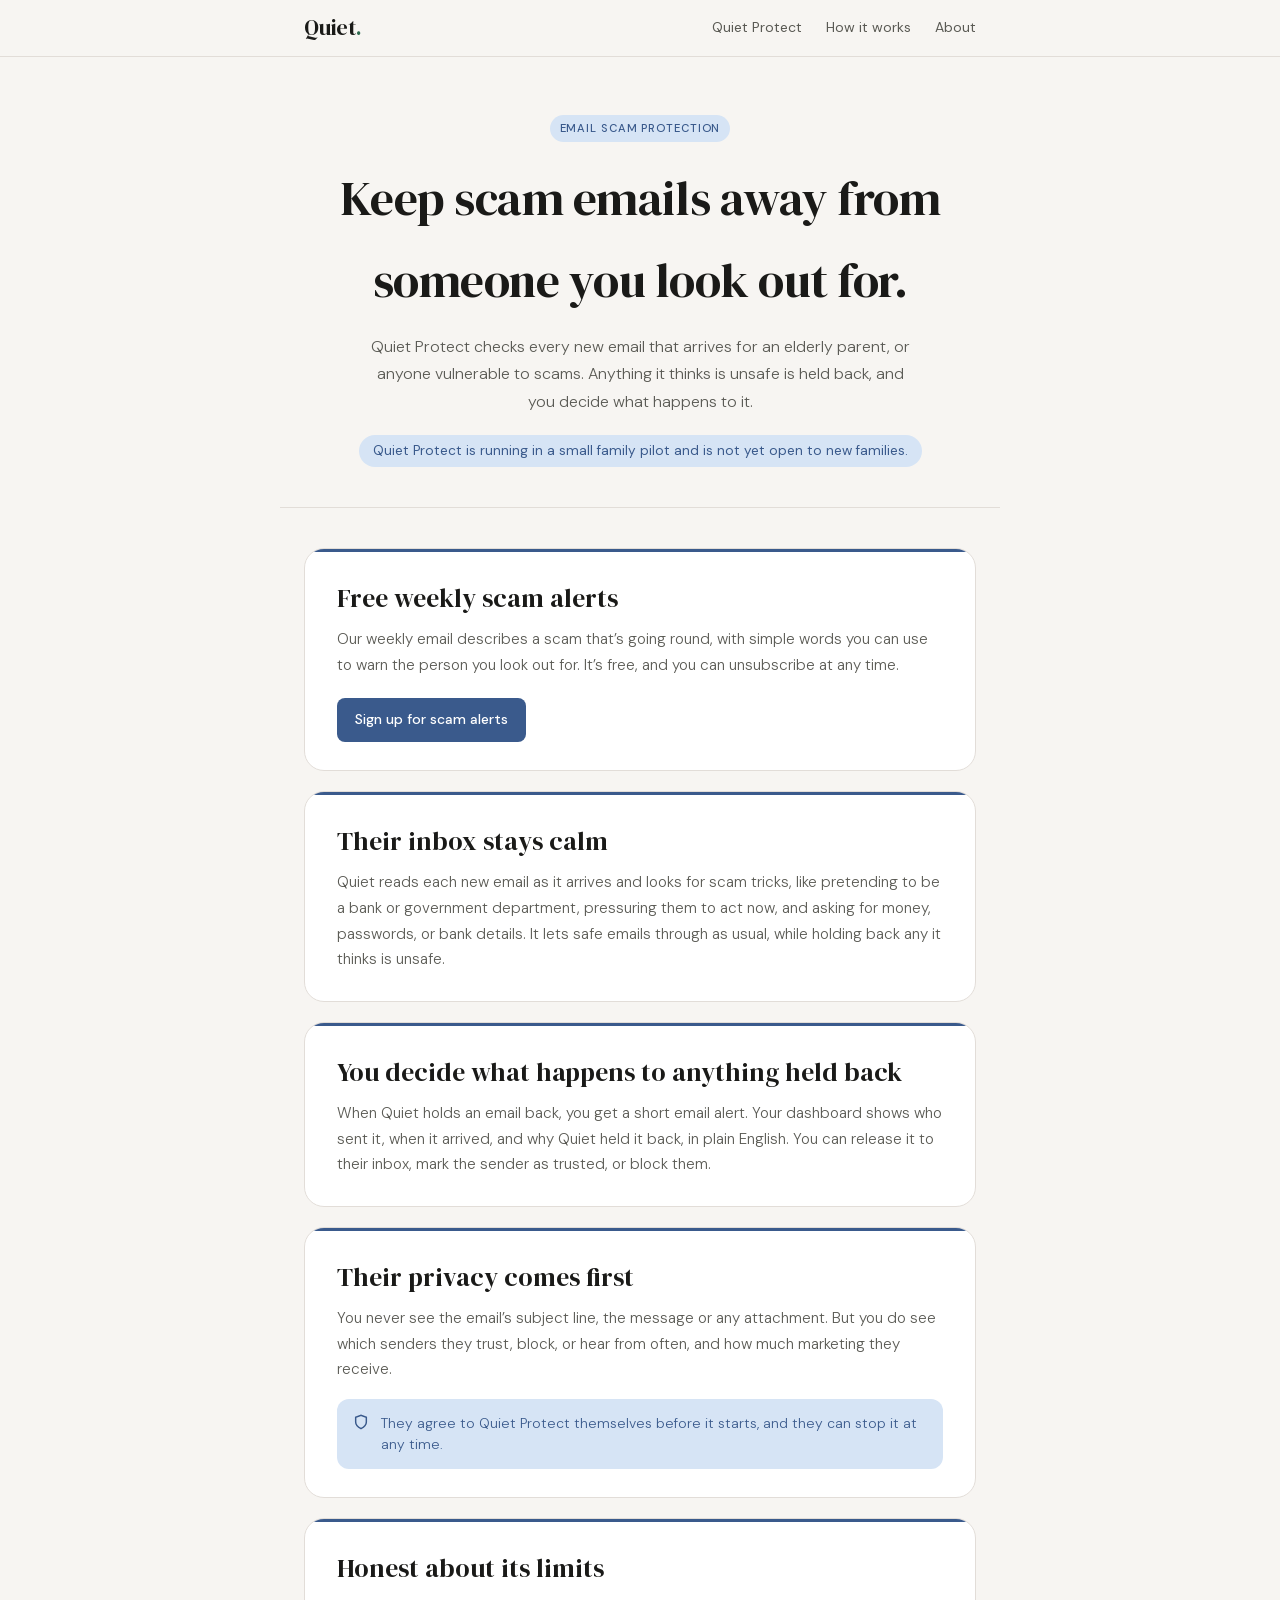
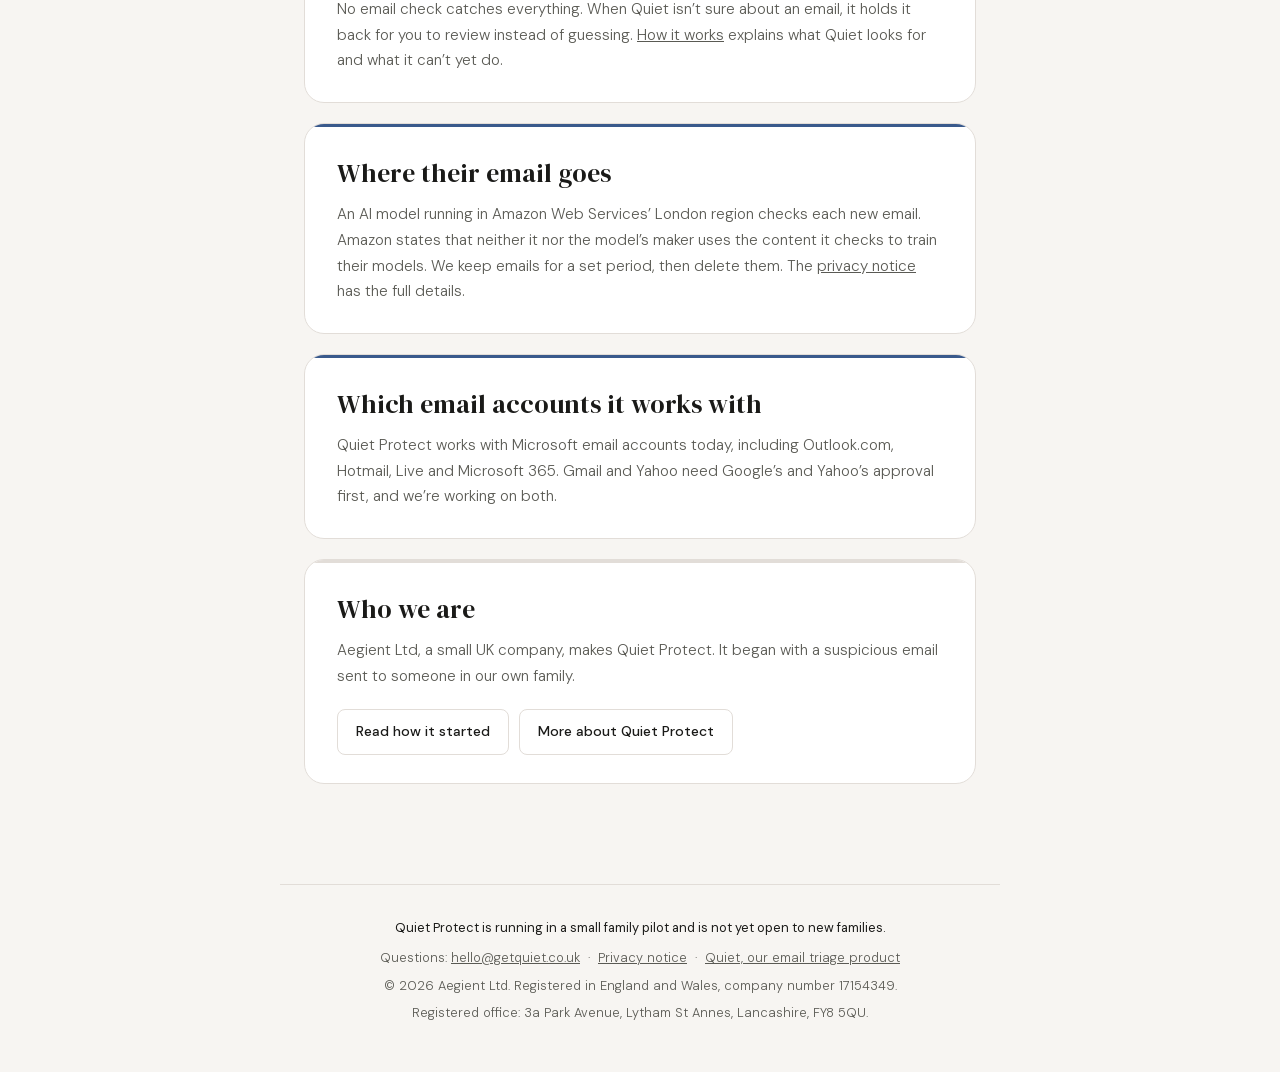
==== commit 7b8aed1c: "Link the scam-alert sign-up from Home and Quiet Protect (TASK-108 closing Manual)" ====
--- a/index.html
+++ b/index.html
@@ -47,6 +47,14 @@
   <hr class="divider" />
 
   <main>
+
+    <div class="card protect fade-up d1">
+      <h2>Free weekly scam alerts</h2>
+      <p>Our weekly email describes a scam that’s going round, with simple words you can use to warn the person you look out for. It’s free, and you can unsubscribe at any time.</p>
+      <div class="btn-group">
+        <a class="btn btn-primary protect-btn" href="/scam-alerts">Sign up for scam alerts</a>
+      </div>
+    </div>
 
     <div class="card protect fade-up d1">
       <h2>Their inbox stays calm</h2>
